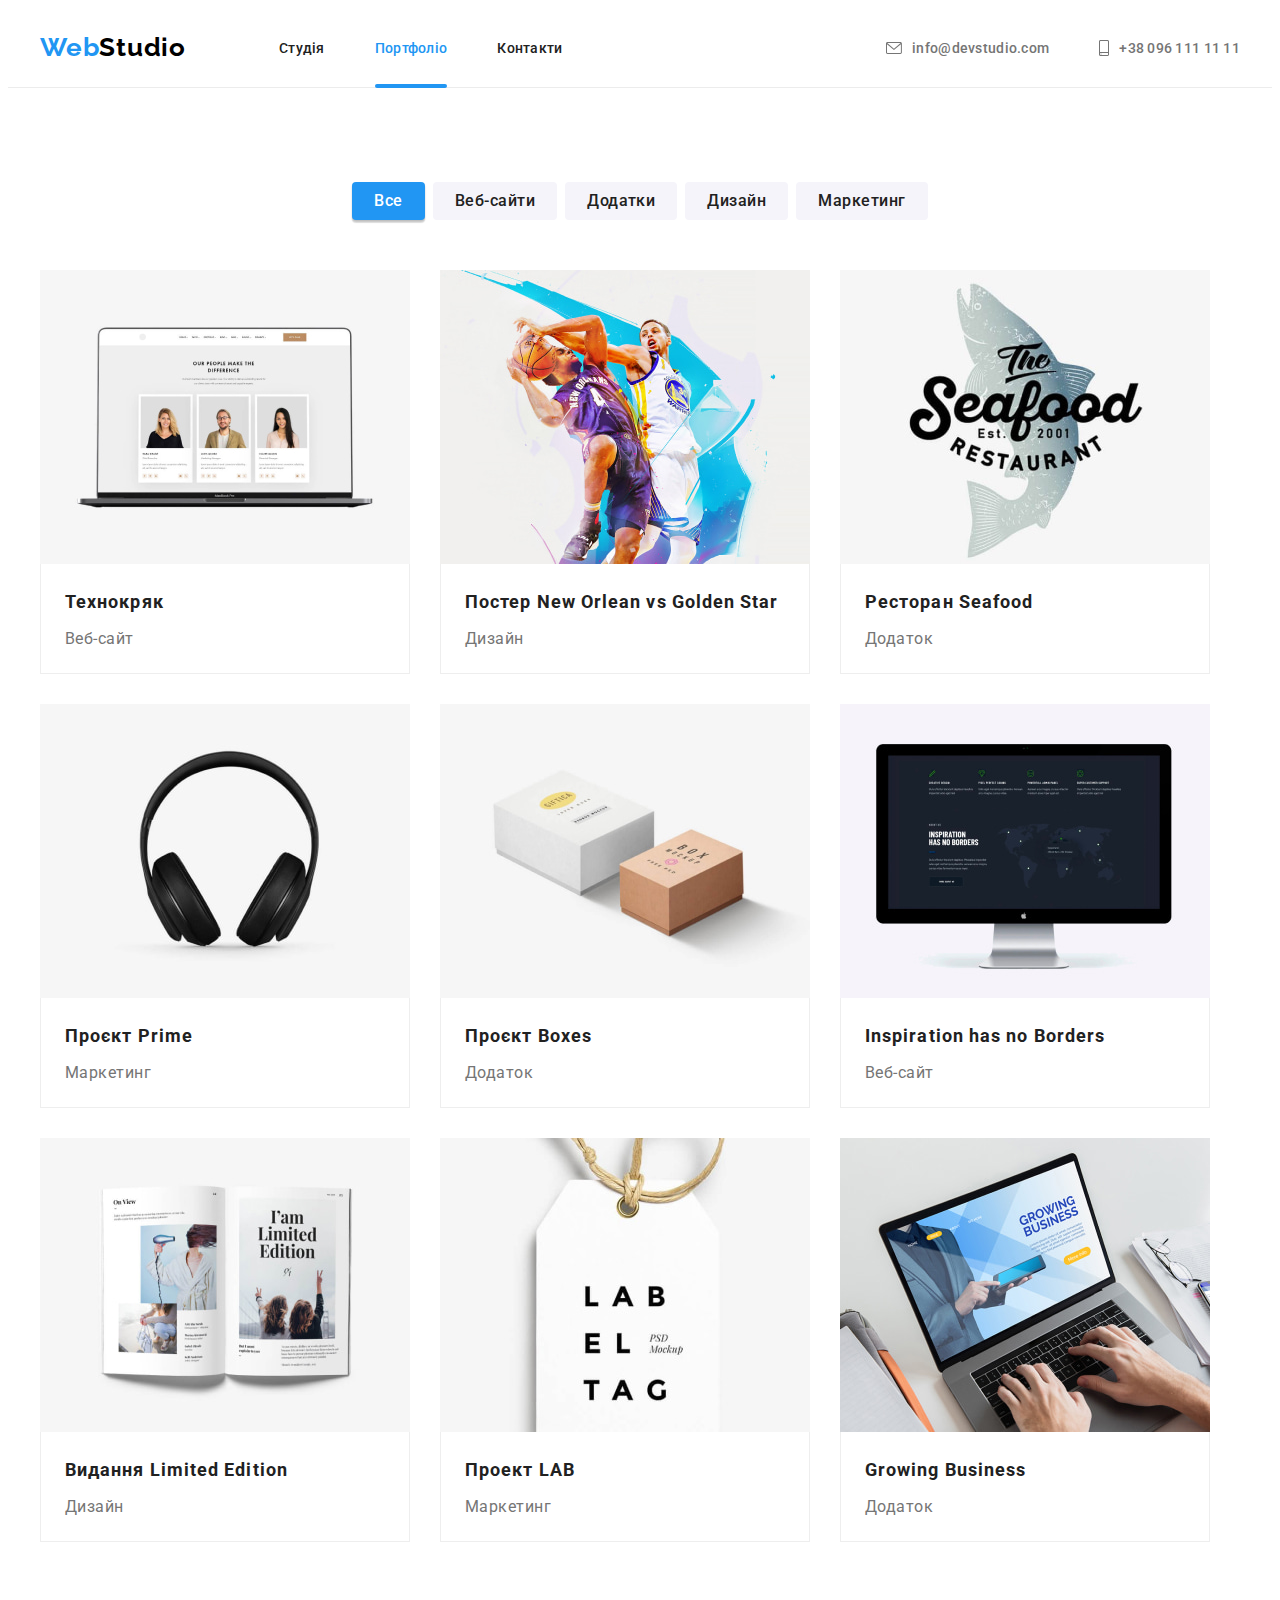
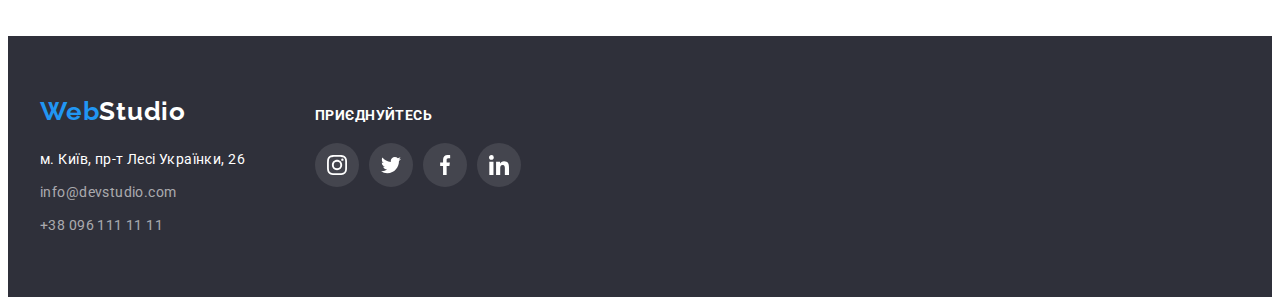
==== portfolio.html @ 4dd25ac0 "Initial commit" ====
<!DOCTYPE html>
<html lang="ru">
  <head>
    <meta charset="UTF-8" />
    <meta http-equiv="X-UA-Compatible" content="IE=edge" />
    <meta name="viewport" content="width=device-width, initial-scale=1.0" />
    <title>Портфолио</title>
    <link rel="preconnect" href="https://fonts.googleapis.com" />
    <link rel="preconnect" href="https://fonts.gstatic.com" crossorigin />
    <link
      href="https://fonts.googleapis.com/css2?family=Raleway:wght@700&family=Roboto:wght@400;500;700;900&display=swap"
      rel="stylesheet"
    />
    <link
      rel="stylesheet"
      href="https://cdnjs.cloudflare.com/ajax/libs/modern-normalize/1.1.0/modern-normalize.min.css"
      integrity="sha512-wpPYUAdjBVSE4KJnH1VR1HeZfpl1ub8YT/NKx4PuQ5NmX2tKuGu6U/JRp5y+Y8XG2tV+wKQpNHVUX03MfMFn9Q=="
      crossorigin="anonymous"
      referrerpolicy="no-referrer"
    />
    <link rel="stylesheet" href="./css/styles.css" />
  </head>
  <body>
    <header class="header">
      <div class="container header-container">
        <nav class="header-nav">
          <a class="header-logo link" href="./index.html"
            ><span class="accent-logo">Web</span>Studio</a
          >
          <ul class="nav-list list">
            <li class="nav-item">
              <a class="nav-link link" href="./index.html">Студія</a>
            </li>
            <li class="nav-item">
              <a class="nav-link link nav-link-current" href="./portfolio.html">Портфоліо</a>
            </li>
            <li class="nav-item"><a class="nav-link link" href="">Контакти</a></li>
          </ul>
        </nav>
        <ul class="contacts-list list">
          <li class="contacts-item">
            <a class="contacts-link link" href="mailto:info@devstudio.com">
              <svg width="16" height="12" class="contacts-logo">
                <use href="./images/icons.svg#mail"></use>
              </svg>
              <span class="contacts-link-desc">info@devstudio.com</span></a
            >
          </li>
          <li class="contacts-item">
            <a class="contacts-link link" href="tel:+380961111111">
              <svg width="10" height="16" class="contacts-logo">
                <use href="./images/icons.svg#phone"></use>
              </svg>
              <span class="contacts-link-desc">+38 096 111 11 11</span></a
            >
          </li>
        </ul>
      </div>
    </header>

    <main>
      <section class="portfolio section">
        <div class="container">
          <h1 class="portfolio-title visually-hidden">Фільтр</h1>
          <ul class="filters-list list">
            <li class="filters-item">
              <button class="filter-btn btn btn-current" type="button">Все</button>
            </li>
            <li class="filters-item">
              <button class="filter-btn btn" type="button">Веб-сайти</button>
            </li>
            <li class="filters-item">
              <button class="filter-btn btn" type="button">Додатки</button>
            </li>
            <li class="filters-item">
              <button class="filter-btn btn" type="button">Дизайн</button>
            </li>
            <li class="filters-item">
              <button class="filter-btn btn" type="button">Маркетинг</button>
            </li>
          </ul>
          <ul class="projects-list card-set list">
            <li class="projects-item card-set-item">
              <div class="project-img-wrap">
                <img
                  class="project-img"
                  src="./images/portfolio/project-1.jpg"
                  alt="ноутбук з відкритим сайтом на ньому"
                  width="370"
                  height="294"
                />
                <div class="project-overlay">
                  <p class="project-overlay-desc">
                    Ресурс пропонує комплексні пропозиції з різним рівнем функціоналу та сервісів.
                    Все це дозволить відвідувачу отримати вичерпні відомості про компанію чи
                    приватну особу.
                  </p>
                </div>
              </div>
              <div class="project-wrap">
                <h2 class="project-title">Технокряк</h2>
                <p class="project-desc">Веб-сайт</p>
              </div>
            </li>
            <li class="projects-item card-set-item">
              <div class="project-img-wrap">
                <img
                  class="project-img"
                  src="./images/portfolio/project-2.jpg"
                  alt="два баскетболіста, один гравець робить замах щоб кинути м’яч, інший намагається заблокувати кидок"
                  width="370"
                  height="294"
                />
                <div class="project-overlay">
                  <p class="project-overlay-desc">
                    Ресурс пропонує комплексні пропозиції з різним рівнем функціоналу та сервісів.
                    Все це дозволить відвідувачу отримати вичерпні відомості про компанію чи
                    приватну особу.
                  </p>
                </div>
              </div>
              <div class="project-wrap">
                <h2 class="project-title">Постер New Orlean vs Golden Star</h2>
                <p class="project-desc">Дизайн</p>
              </div>
            </li>
            <li class="projects-item card-set-item">
              <div class="project-img-wrap">
                <img
                  class="project-img"
                  src="./images/portfolio/project-3.jpg"
                  alt="название ресторана зображена на фоні риби - логотипу ресторану"
                  width="370"
                  height="294"
                />
                <div class="project-overlay">
                  <p class="project-overlay-desc">
                    Ресурс пропонує комплексні пропозиції з різним рівнем функціоналу та сервісів.
                    Все це дозволить відвідувачу отримати вичерпні відомості про компанію чи
                    приватну особу.
                  </p>
                </div>
              </div>
              <div class="project-wrap">
                <h2 class="project-title">Ресторан Seafood</h2>
                <p class="project-desc">Додаток</p>
              </div>
            </li>
            <li class="projects-item card-set-item">
              <div class="project-img-wrap">
                <img
                  class="project-img"
                  src="./images/portfolio/project-4.jpg"
                  alt="чорні накладні навушники"
                  width="370"
                  height="294"
                />
                <div class="project-overlay">
                  <p class="project-overlay-desc">
                    Ресурс пропонує комплексні пропозиції з різним рівнем функціоналу та сервісів.
                    Все це дозволить відвідувачу отримати вичерпні відомості про компанію чи
                    приватну особу.
                  </p>
                </div>
              </div>
              <div class="project-wrap">
                <h2 class="project-title">Проєкт Prime</h2>
                <p class="project-desc">Маркетинг</p>
              </div>
            </li>
            <li class="projects-item card-set-item">
              <div class="project-img-wrap">
                <img
                  class="project-img"
                  src="./images/portfolio/project-5.jpg"
                  alt="дві коробки"
                  width="370"
                  height="294"
                />
                <div class="project-overlay">
                  <p class="project-overlay-desc">
                    Ресурс пропонує комплексні пропозиції з різним рівнем функціоналу та сервісів.
                    Все це дозволить відвідувачу отримати вичерпні відомості про компанію чи
                    приватну особу.
                  </p>
                </div>
              </div>
              <div class="project-wrap">
                <h2 class="project-title">Проєкт Boxes</h2>
                <p class="project-desc">Додаток</p>
              </div>
            </li>
            <li class="projects-item card-set-item">
              <div class="project-img-wrap">
                <img
                  class="project-img"
                  src="./images/portfolio/project-6.jpg"
                  alt="монітор комп’ютера на якому відкрита сторінка веб сайту"
                  width="370"
                  height="294"
                />
                <div class="project-overlay">
                  <p class="project-overlay-desc">
                    Ресурс пропонує комплексні пропозиції з різним рівнем функціоналу та сервісів.
                    Все це дозволить відвідувачу отримати вичерпні відомості про компанію чи
                    приватну особу.
                  </p>
                </div>
              </div>
              <div class="project-wrap">
                <h2 class="project-title">Inspiration has no Borders</h2>
                <p class="project-desc">Веб-сайт</p>
              </div>
            </li>
            <li class="projects-item card-set-item">
              <div class="project-img-wrap">
                <img
                  class="project-img"
                  src="./images/portfolio/project-7.jpg"
                  alt="відкрита книга"
                  width="370"
                  height="294"
                />
                <div class="project-overlay">
                  <p class="project-overlay-desc">
                    Ресурс пропонує комплексні пропозиції з різним рівнем функціоналу та сервісів.
                    Все це дозволить відвідувачу отримати вичерпні відомості про компанію чи
                    приватну особу.
                  </p>
                </div>
              </div>
              <div class="project-wrap">
                <h2 class="project-title">Видання Limited Edition</h2>
                <p class="project-desc">Дизайн</p>
              </div>
            </li>
            <li class="projects-item card-set-item">
              <div class="project-img-wrap">
                <img
                  class="project-img"
                  src="./images/portfolio/project-8.jpg"
                  alt="назва компанії на бірці"
                  width="370"
                  height="294"
                />
                <div class="project-overlay">
                  <p class="project-overlay-desc">
                    Ресурс пропонує комплексні пропозиції з різним рівнем функціоналу та сервісів.
                    Все це дозволить відвідувачу отримати вичерпні відомості про компанію чи
                    приватну особу.
                  </p>
                </div>
              </div>
              <div class="project-wrap">
                <h2 class="project-title">Проект LAB</h2>
                <p class="project-desc">Маркетинг</p>
              </div>
            </li>
            <li class="projects-item card-set-item">
              <div class="project-img-wrap">
                <img
                  class="project-img"
                  src="./images/portfolio/project-9.jpg"
                  alt="дві руки лежать на клавіатурі ноутбука на якому відкритий додаток"
                  width="370"
                  height="294"
                />
                <div class="project-overlay">
                  <p class="project-overlay-desc">
                    Ресурс пропонує комплексні пропозиції з різним рівнем функціоналу та сервісів.
                    Все це дозволить відвідувачу отримати вичерпні відомості про компанію чи
                    приватну особу.
                  </p>
                </div>
              </div>
              <div class="project-wrap">
                <h2 class="project-title">Growing Business</h2>
                <p class="project-desc">Додаток</p>
              </div>
            </li>
          </ul>
        </div>
      </section>
    </main>

    <footer class="footer-section">
      <div class="container footer-container">
        <div class="footer-nav">
          <a class="footer-logo link" href="./index.html"
            ><span class="accent-logo">Web</span>Studio</a
          >
          <address class="address">
            <ul class="address-list list">
              <li class="address-item">
                <p class="address-desc">м. Київ, пр-т Лесі Українки, 26</p>
              </li>
              <li class="address-item">
                <a class="address-link link" href="mailto:info@devstudio.com">info@devstudio.com</a>
              </li>
              <li class="address-item">
                <a class="address-link link" href="tel:+380961111111">+38 096 111 11 11</a>
              </li>
            </ul>
          </address>
        </div>
        <div class="footer-socials">
          <p class="socials-title">приєднуйтесь</p>
          <ul class="list socials-list">
            <li class="socials-item">
              <a
                href="https://instagram.com/"
                class="link socials-link footer-socials-link"
                rel="noreferrer noopener"
                target="_blank"
                aria-label="instagram"
              >
                <svg width="20" height="20" class="socials-icon">
                  <use href="./images/icons.svg#instagram"></use>
                </svg>
              </a>
            </li>
            <li class="socials-item">
              <a
                href="https://twitter.com/"
                class="link socials-link footer-socials-link"
                rel="noreferrer noopener"
                target="_blank"
                aria-label="twitter"
              >
                <svg width="20" height="20" class="socials-icon">
                  <use href="./images/icons.svg#twitter"></use>
                </svg>
              </a>
            </li>
            <li class="socials-item">
              <a
                href="https://facebook.com/"
                class="link socials-link footer-socials-link"
                rel="noreferrer noopener"
                target="_blank"
                aria-label="facebook"
              >
                <svg width="20" height="20" class="socials-icon">
                  <use href="./images/icons.svg#facebook"></use>
                </svg>
              </a>
            </li>
            <li class="socials-item">
              <a
                href="https://www.linkedin.com/"
                class="link socials-link footer-socials-link"
                rel="noreferrer noopener"
                target="_blank"
                aria-label="linkedin"
              >
                <svg width="20" height="20" class="socials-icon">
                  <use href="./images/icons.svg#linkedin"></use>
                </svg>
              </a>
            </li>
          </ul>
        </div>
      </div>
    </footer>
  </body>
</html>
---- css/styles.css ----
:root   {
    /* fonts */
    --main-font: Roboto, sans-serif;
    --secondary-font: Raleway, sans-serif;

    /* text colors */
    --main-txt-cl: #212121;
    --secondary-txt-cl:#757575;
    --accent-txt-cl: #2196F3;
    --accent-btn-cl: #188CE8;
    --white-cl: #ffffff;
    --black-cl:#000000;

    /* bg colors */
    --dark-bg-cl: #2F303A;
    --light-bg-cl: #F5F4FA;

    /* icons color */
    --main-icons-color: #AFB1B8;

    /* others */
    --indent: 30px;
    --items: 3;
    --anim-main: 250ms cubic-bezier(0.4, 0, 0.2, 1);
} 

body    {
    font-family: var(--main-font);
    color: var(--main-txt-cl);
}

.no-scroll  {
    overflow: hidden;
}

/* reset styles */

h1,h2,h3,h4,h5,h6,p {
    margin: 0;
}

img {
    display: block;
}

.link   {
    text-decoration: none;
    color: currentColor;
}

.list   {
    list-style: none;
    padding: 0;
    margin: 0;
}

.address    {
    font-style:normal;
}

/* Card set */

.card-set   {
    display: flex;
    flex-wrap: wrap;
    gap: var(--indent);
}

.card-set-item  {
    flex-basis: calc((100% - var(--indent) * (var(--items)-1)) / var(--items));
}

/* base style */

.btn    {
    display: block;
    font-family: inherit;
    color: inherit;
    border: transparent;
    background-color: var(--light-bg-cl);
    cursor: pointer; 

    border-radius: 4px;

    transition: background-color var(--anim-main), 
    color var(--anim-main),
    box-shadow var(--anim-main);
}

.container  {
    width: 1200px;
    padding-left: 15px;
    padding-right: 15px;
    margin-left: auto;
    margin-right: auto;

    /* outline: 2px solid red;
    outline-offset: -2px; */
}

.section    {
    padding-top: 94px;
    padding-bottom: 94px;
}

.section-title {
    margin-bottom: 50px;
    font-weight: 700;
    font-size: 36px;
    line-height: calc(42 / 36);
    text-align: center;
    letter-spacing: 0.03em;
}

/* hidden */
.visually-hidden {
    position: absolute;
    white-space: nowrap;
    width: 1px;
    height: 1px;
    overflow: hidden;
    border: 0;
    padding: 0;
    clip: rect(0 0 0 0);
    clip-path: inset(50%);
    margin: -1px;
}


/* Header section*/

.header    {
    border-bottom: 1px solid #ECECEC;
}

.header-container   {
    display: flex;
}

.header-nav {
    display: flex;
    margin-right: auto;
    align-items: center;
}

.header-logo,
.footer-logo    {
    font-family: var(--secondary-font);
    font-weight: 700;
    font-size: 26px;
    line-height: calc(31 / 26);
    letter-spacing: 0.03em;
    color: var(--black-cl);
}

.header-logo    {
    margin-right: 93px;
    padding-top: 24px;
    padding-bottom: 24px;
}

.accent-logo    {
    color: var(--accent-txt-cl);
}

.nav-list,
.contacts-list   {
    display: flex;
    gap: 50px;
}

.nav-link,
.contacts-link    {
    display: block;
    padding-top: 32px;
    padding-bottom: 31px;
    font-weight: 500;
    font-size: 14px;
    line-height: calc(16 / 14);
    letter-spacing: 0.02em;

    transition: color var(--anim-main);
}

.nav-link-current   {
    position: relative;
    color: var(--accent-txt-cl);
}

.nav-link-current::after    {
    position: absolute;
    bottom: -1px;
    display: block;
    content:'';
    width: 100%;
    height: 4px;
    background-color: var(--accent-txt-cl);
    border-radius: 2px;
}


.contacts-link{
    display: flex;
    align-items: center;
    gap: 10px;
    color:var(--secondary-txt-cl);
}

.contacts-logo  {
    fill: currentColor;
}

.nav-link:hover,
.nav-link:focus,
.contacts-link:hover,
.contacts-link:focus,
.address-link:hover,
.address-link:focus {
    color: var(--accent-txt-cl);
}

/* Hero section */

.hero   {
    padding-top: 200px;
    padding-bottom: 200px;
    margin-left: auto;
    margin-right: auto;
    max-width: 1600px;
    height: 600px;
    background-image: linear-gradient(to right, rgba(47, 48, 58, 0.4), rgba(47, 48, 58, 0.4)),
    url(../images/hero.jpg);
    background-repeat: no-repeat;
    background-position: center;
    background-color: #C4C4C4;
}

.hero-title {
    margin-left: auto;
    margin-right: auto;
    margin-bottom: 30px;
    width: 696px;
    font-weight: 900;
    font-size: 44px;
    line-height: calc(60 / 44);
    text-align: center;
    letter-spacing: 0.06em;
    text-transform: uppercase;
    color: var(--white-cl);
}

.hero-btn   {
    padding: 10px 32px;
    margin: 0 auto;
    font-weight: 700;
    font-size: 16px;
    line-height: calc(30 / 16);
    letter-spacing: 0.06em;
    background-color:var(--accent-txt-cl);
    color: var(--white-cl);

    box-shadow: 0px 4px 4px rgba(0, 0, 0, 0.15);
    border-radius: 4px;
}

.btn:hover,
.btn:focus  {
    background-color: var(--accent-btn-cl);
    color: var(--white-cl);
    box-shadow: 0px 4px 4px rgba(0, 0, 0, 0.15);
}

/* Feature section */

.features   {
    padding-bottom: 0;
}

.features-list  {
    display: flex;
    gap: var(--indent);
}

.features-wrap  {
    display: flex;
    align-items: center;
    justify-content: center;
    margin-bottom: 30px;
    width: 270px;
    height: 120px;
    background: var(--light-bg-cl);
    border-radius: 4px;
}
.feature-title  {
    margin-bottom: 10px;
    font-weight: 700;
    font-size: 14px;
    line-height: calc(16 / 14);
    letter-spacing: 0.03em;
    text-transform: uppercase;
}

.feature-desc   {
    width: 270px;
    font-size: 14px;
    line-height: calc(24 / 14);
    letter-spacing: 0.03em;
    color:var(--secondary-txt-cl);
}

/* Work section */

.work-item  {
    position: relative;
}

.work-overlay   {
    position: absolute;
    left: 0;
    bottom: 0;
    width: 100%;
    background-color: rgba(47, 48, 58, 0.8);
    padding: 27px 5px;
}

.work-desc  {
    font-weight: 700;
    font-size: 14px;
    line-height: calc(16 / 14);
    text-align: center;
    letter-spacing: 0.03em;
    text-transform: uppercase;
    color: var(--white-cl);
}


/* Team section */

.team   {
    background-color:var(--light-bg-cl);
}

.team-list  {
    --items: 4;
}

.team-item  {
    background-color:var(--white-cl);
    border-radius: 0px 0px 4px 4px;
    box-shadow: 0px 1px 3px rgba(0, 0, 0, 0.12), 0px 1px 1px rgba(0, 0, 0, 0.14), 0px 2px 1px rgba(0, 0, 0, 0.2);
    
}

.team-wrap  {
    padding-top: 30px;
    padding-bottom: 30px;
    padding-left: 5px;
    padding-right: 5px;
}
.team-subtitle  {
    margin-bottom: 10px;

    font-weight: 500;
    font-size: 16px;
    line-height: calc(19 / 16);
    text-align: center;
    letter-spacing: 0.03em;
}

.team-desc  {
    margin-bottom: 16px;
    font-size: 16px;
    line-height: calc(19 / 16);
    text-align: center;
    letter-spacing: 0.03em;
    color:var(--secondary-txt-cl);
}

.socials-list   {
    display: flex;
    align-items: center;
    justify-content: center;
    gap: 10px;
}

.socials-link   {
    display: flex;
    align-items: center;
    justify-content: center;
    width: 44px;
    height: 44px;
    border-radius: 50%;
    fill:var(--main-icons-color);

    transition: background-color var(--anim-main), fill var(--anim-main);
}

/* .socials-link:hover,
.socials-link:focus {
    background-color:var(--accent-txt-cl);
    fill:var(--white-cl);
    
    animation: rotateSocIcon 3s infinite;
} */

.socials-item:hover .socials-link,
.socials-item:focus .socials-link{
    background-color: var(--accent-txt-cl);
    fill: var(--white-cl);

    animation: rotateSocIcon 3s infinite;
}

@keyframes  rotateSocIcon {
    0%  {
        transform: rotateY(0);
    }
    25% {
        transform: rotateY(90deg);
    }
    50%    {
        transform: rotateY(180deg);
    }
    75% {
        transform: rotateY(270deg);
    }
    100% {
        transform: rotateY(360deg);
    }
}

/* Clients section */

.clients-list   {
    --items: 6;
}

.clients-link   {
    display: flex;
    align-items: center;
    justify-content: center;
    width: 170px;
    height: 92px;
    border: 1px solid var(--main-icons-color);
    border-radius: 4px;
    fill: var(--main-icons-color);

    transition: border-color var(--anim-main), fill var(--anim-main);
}

.clients-link:hover,
.clients-link:focus {
    border-color: var(--accent-txt-cl);
    fill: var(--accent-txt-cl);
}

/* Portfolio section */

.filters-list   {
    display: flex;
    gap: 8px;
    justify-content: center;
    margin-bottom: 50px;

}

.filter-btn {
    padding: 6px 22px;
    font-weight: 500;
    font-size: 16px;
    line-height: calc(26 / 16);
    text-align: center;
    letter-spacing: 0.03em; 
}

.btn-current {
    background-color: var(--accent-txt-cl);
    color: var(--white-cl);
    box-shadow: 0px 3px 1px rgba(0, 0, 0, 0.1), 0px 1px 2px rgba(0, 0, 0, 0.08), 0px 2px 2px rgba(0, 0, 0, 0.12);
}

.projects-item  {
    cursor: pointer;
    transition: box-shadow var(--anim-main);
}

.projects-item:hover,
.projects-item:focus  {
    box-shadow: 0px 4px 4px rgba(0, 0, 0, 0.25);
}
.project-wrap   {
    padding: 20px 24px 19px;
    border: 1px solid #EEEEEE;
    border-top: none;
}
.project-title  {
    margin-bottom: 4px;
    font-weight: 700;
    font-size: 18px;
    line-height: calc(36 / 18);
    letter-spacing: 0.06em;
}

.project-desc   {
    font-size: 16px;
    line-height: calc(30 /16);
    letter-spacing: 0.03em;
    color:var(--secondary-txt-cl);
}

.project-img-wrap {
    position: relative;
    overflow: hidden;
}

.project-overlay    {
    position: absolute;
    top: 0;
    left: 0;
    width: 100%;
    height: 100%;

    background-color: rgba(33, 150, 243, 0.9);

    transform: translateY(100%);
    transition: transform var(--anim-main);
}

.projects-item:hover .project-overlay   {
    transform: translateY(0);
}

.project-overlay-desc   {
    padding: 63px 24px;
    font-size: 18px;
    line-height: calc(28 / 18);
    letter-spacing: 0.03em;
    color: var(--white-cl);
}

/* Footer section */

.footer-section {
    padding-top: 60px;
    padding-bottom: 60px;
    background-color: var(--dark-bg-cl);
}

.footer-container   {
    display: flex;
    align-items: baseline;
    gap: 70px;
}

.footer-logo {
    display: block;
    margin-bottom: 20px;
    color: var(--white-cl);
}

.address-list {
    display: flex;
    flex-direction: column;
    gap: 9px;
}

.address-desc {
    font-size: 14px;
    line-height: calc(24 / 14);
    letter-spacing: 0.03em;
    color: var(--white-cl);
}

.address-link {
    font-size: 14px;
    line-height: calc(24 / 14);
    letter-spacing: 0.03em;
    color: rgba(255, 255, 255, 0.6);

    transition: color var(--anim-main);
}

.socials-title  {
    margin-bottom: 20px;
    font-weight: 700;
    font-size: 14px;
    line-height: 16px;
    letter-spacing: 0.03em;
    text-transform: uppercase;
    color: var(--white-cl);
}

.footer-socials-link    {
    background: rgba(255, 255, 255, 0.1);
    fill: var(--white-cl);
}

/* Modal section */

.backdrop   {
    position: fixed;
    top: 0;
    left: 0;
    width: 100%;
    height: 100%;

    background-color: rgba(0, 0, 0, 0.2);

    transition: opacity 400ms, visibility 800ms;
}

.backdrop.is-hidden  {
    opacity: 0;
    visibility: hidden;
    pointer-events: none;
}



.modal  {
    position: absolute;
    top: 50%;
    left: 50%;
    transform: translate(-50%, -50%) scale(1);

    transition: transform 400ms;

    width: 528px;
    height: 581px;
    background-color: var(--white-cl);
    box-shadow: 0px 1px 3px rgba(0, 0, 0, 0.12), 0px 1px 1px rgba(0, 0, 0, 0.14), 0px 2px 1px rgba(0, 0, 0, 0.2);
    border-radius: 4px;
}

.backdrop.is-hidden .modal {
    transform: translate(-50%, -50%) scale(0.3);
}

.modal-btn  {
    position: absolute;
    top: 10px;
    right: 10px;

    display: flex;
    align-items: center;
    justify-content: center;

    padding: 5px;

    border: 1px solid rgba(0, 0, 0, 0.1);
    border-radius: 50%;
    background-color: transparent;
    cursor: pointer;
}
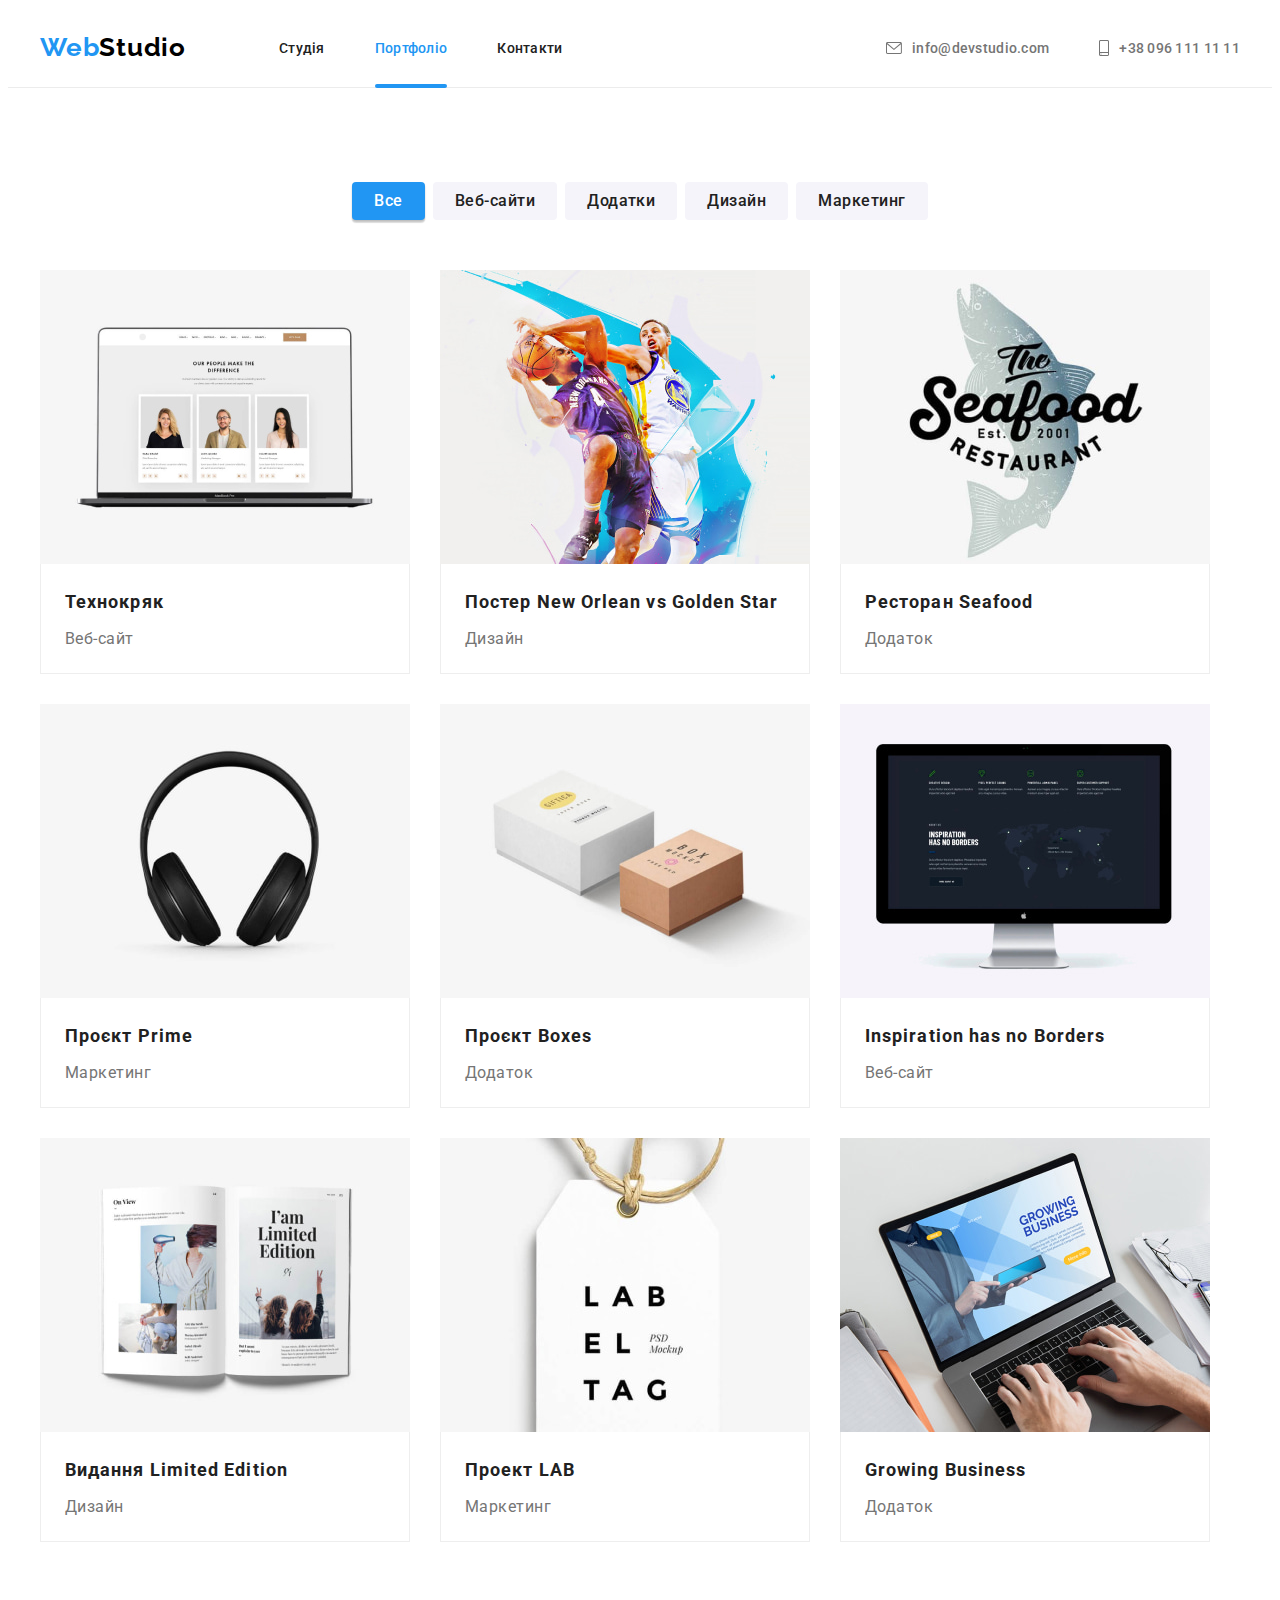
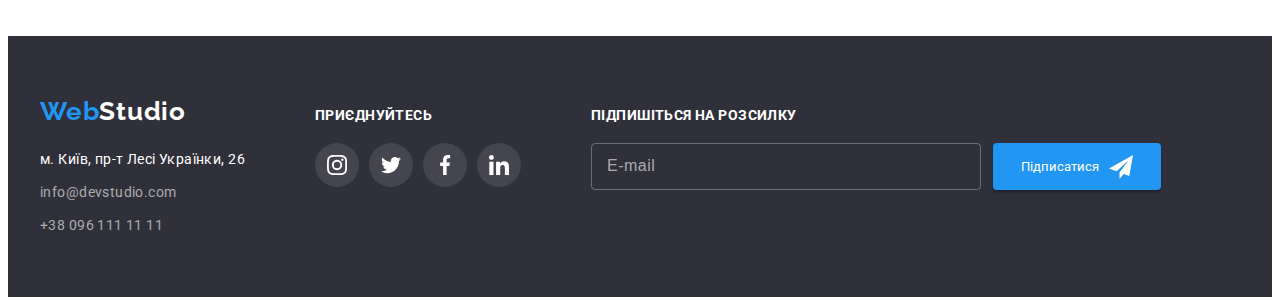
==== commit c79606e8: "done hw" ====
--- a/portfolio.html
+++ b/portfolio.html
@@ -360,6 +360,26 @@
             </li>
           </ul>
         </div>
+        <div class="footer-sub">
+          <strong class="sub-title">Підпишіться на розсилку</strong>
+          <form class="sub">
+            <label class="visually-hidden" for="sub-email">E-mail</label>
+            <input
+              class="sub-email"
+              type="email"
+              name="sub-email"
+              required
+              placeholder="E-mail"
+              id="sub-email"
+            />
+            <button class="sub-btn btn btn-current" type="submit">
+              Підписатися
+              <svg class="sub-icon" width="24" height="24">
+                <use href="./images/icons.svg#icon-send"></use>
+              </svg>
+            </button>
+          </form>
+        </div>
       </div>
     </footer>
   </body>
--- a/css/styles.css
+++ b/css/styles.css
@@ -1,213 +1,215 @@
-:root   {
-    /* fonts */
-    --main-font: Roboto, sans-serif;
-    --secondary-font: Raleway, sans-serif;
-
-    /* text colors */
-    --main-txt-cl: #212121;
-    --secondary-txt-cl:#757575;
-    --accent-txt-cl: #2196F3;
-    --accent-btn-cl: #188CE8;
-    --white-cl: #ffffff;
-    --black-cl:#000000;
-
-    /* bg colors */
-    --dark-bg-cl: #2F303A;
-    --light-bg-cl: #F5F4FA;
-
-    /* icons color */
-    --main-icons-color: #AFB1B8;
-
-    /* others */
-    --indent: 30px;
-    --items: 3;
-    --anim-main: 250ms cubic-bezier(0.4, 0, 0.2, 1);
-} 
-
-body    {
-    font-family: var(--main-font);
-    color: var(--main-txt-cl);
-}
-
-.no-scroll  {
-    overflow: hidden;
+:root {
+  /* fonts */
+  --main-font: Roboto, sans-serif;
+  --secondary-font: Raleway, sans-serif;
+
+  /* text colors */
+  --main-txt-cl: #212121;
+  --secondary-txt-cl: #757575;
+  --accent-txt-cl: #2196f3;
+  --accent-btn-cl: #188ce8;
+  --white-cl: #ffffff;
+  --black-cl: #000000;
+
+  /* bg colors */
+  --dark-bg-cl: #2f303a;
+  --light-bg-cl: #f5f4fa;
+
+  /* icons color */
+  --main-icons-color: #afb1b8;
+
+  /* others */
+  --indent: 30px;
+  --items: 3;
+  --anim-main: 250ms cubic-bezier(0.4, 0, 0.2, 1);
+}
+
+body {
+  font-family: var(--main-font);
+  color: var(--main-txt-cl);
+}
+
+.no-scroll {
+  overflow: hidden;
 }
 
 /* reset styles */
 
-h1,h2,h3,h4,h5,h6,p {
-    margin: 0;
+h1,
+h2,
+h3,
+h4,
+h5,
+h6,
+p {
+  margin: 0;
 }
 
 img {
-    display: block;
-}
-
-.link   {
-    text-decoration: none;
-    color: currentColor;
-}
-
-.list   {
-    list-style: none;
-    padding: 0;
-    margin: 0;
-}
-
-.address    {
-    font-style:normal;
+  display: block;
+}
+
+.link {
+  text-decoration: none;
+  color: currentColor;
+}
+
+.list {
+  list-style: none;
+  padding: 0;
+  margin: 0;
+}
+
+.address {
+  font-style: normal;
 }
 
 /* Card set */
 
-.card-set   {
-    display: flex;
-    flex-wrap: wrap;
-    gap: var(--indent);
-}
-
-.card-set-item  {
-    flex-basis: calc((100% - var(--indent) * (var(--items)-1)) / var(--items));
+.card-set {
+  display: flex;
+  flex-wrap: wrap;
+  gap: var(--indent);
+}
+
+.card-set-item {
+  flex-basis: calc((100% - var(--indent) * (var(--items)-1)) / var(--items));
 }
 
 /* base style */
 
-.btn    {
-    display: block;
-    font-family: inherit;
-    color: inherit;
-    border: transparent;
-    background-color: var(--light-bg-cl);
-    cursor: pointer; 
-
-    border-radius: 4px;
-
-    transition: background-color var(--anim-main), 
-    color var(--anim-main),
-    box-shadow var(--anim-main);
-}
-
-.container  {
-    width: 1200px;
-    padding-left: 15px;
-    padding-right: 15px;
-    margin-left: auto;
-    margin-right: auto;
-
-    /* outline: 2px solid red;
+.btn {
+  display: block;
+  font-family: inherit;
+  color: inherit;
+  border: transparent;
+  background-color: var(--light-bg-cl);
+  cursor: pointer;
+
+  border-radius: 4px;
+
+  transition: background-color var(--anim-main), color var(--anim-main), box-shadow var(--anim-main);
+}
+
+.container {
+  width: 1200px;
+  padding-left: 15px;
+  padding-right: 15px;
+  margin-left: auto;
+  margin-right: auto;
+
+  /* outline: 2px solid red;
     outline-offset: -2px; */
 }
 
-.section    {
-    padding-top: 94px;
-    padding-bottom: 94px;
+.section {
+  padding-top: 94px;
+  padding-bottom: 94px;
 }
 
 .section-title {
-    margin-bottom: 50px;
-    font-weight: 700;
-    font-size: 36px;
-    line-height: calc(42 / 36);
-    text-align: center;
-    letter-spacing: 0.03em;
+  margin-bottom: 50px;
+  font-weight: 700;
+  font-size: 36px;
+  line-height: calc(42 / 36);
+  text-align: center;
+  letter-spacing: 0.03em;
 }
 
 /* hidden */
 .visually-hidden {
-    position: absolute;
-    white-space: nowrap;
-    width: 1px;
-    height: 1px;
-    overflow: hidden;
-    border: 0;
-    padding: 0;
-    clip: rect(0 0 0 0);
-    clip-path: inset(50%);
-    margin: -1px;
-}
-
+  position: absolute;
+  white-space: nowrap;
+  width: 1px;
+  height: 1px;
+  overflow: hidden;
+  border: 0;
+  padding: 0;
+  clip: rect(0 0 0 0);
+  clip-path: inset(50%);
+  margin: -1px;
+}
 
 /* Header section*/
 
-.header    {
-    border-bottom: 1px solid #ECECEC;
-}
-
-.header-container   {
-    display: flex;
+.header {
+  border-bottom: 1px solid #ececec;
+}
+
+.header-container {
+  display: flex;
 }
 
 .header-nav {
-    display: flex;
-    margin-right: auto;
-    align-items: center;
+  display: flex;
+  margin-right: auto;
+  align-items: center;
 }
 
 .header-logo,
-.footer-logo    {
-    font-family: var(--secondary-font);
-    font-weight: 700;
-    font-size: 26px;
-    line-height: calc(31 / 26);
-    letter-spacing: 0.03em;
-    color: var(--black-cl);
-}
-
-.header-logo    {
-    margin-right: 93px;
-    padding-top: 24px;
-    padding-bottom: 24px;
-}
-
-.accent-logo    {
-    color: var(--accent-txt-cl);
+.footer-logo {
+  font-family: var(--secondary-font);
+  font-weight: 700;
+  font-size: 26px;
+  line-height: calc(31 / 26);
+  letter-spacing: 0.03em;
+  color: var(--black-cl);
+}
+
+.header-logo {
+  margin-right: 93px;
+  padding-top: 24px;
+  padding-bottom: 24px;
+}
+
+.accent-logo {
+  color: var(--accent-txt-cl);
 }
 
 .nav-list,
-.contacts-list   {
-    display: flex;
-    gap: 50px;
+.contacts-list {
+  display: flex;
+  gap: 50px;
 }
 
 .nav-link,
-.contacts-link    {
-    display: block;
-    padding-top: 32px;
-    padding-bottom: 31px;
-    font-weight: 500;
-    font-size: 14px;
-    line-height: calc(16 / 14);
-    letter-spacing: 0.02em;
-
-    transition: color var(--anim-main);
-}
-
-.nav-link-current   {
-    position: relative;
-    color: var(--accent-txt-cl);
-}
-
-.nav-link-current::after    {
-    position: absolute;
-    bottom: -1px;
-    display: block;
-    content:'';
-    width: 100%;
-    height: 4px;
-    background-color: var(--accent-txt-cl);
-    border-radius: 2px;
-}
-
-
-.contacts-link{
-    display: flex;
-    align-items: center;
-    gap: 10px;
-    color:var(--secondary-txt-cl);
-}
-
-.contacts-logo  {
-    fill: currentColor;
+.contacts-link {
+  display: block;
+  padding-top: 32px;
+  padding-bottom: 31px;
+  font-weight: 500;
+  font-size: 14px;
+  line-height: calc(16 / 14);
+  letter-spacing: 0.02em;
+
+  transition: color var(--anim-main);
+}
+
+.nav-link-current {
+  position: relative;
+  color: var(--accent-txt-cl);
+}
+
+.nav-link-current::after {
+  position: absolute;
+  bottom: -1px;
+  display: block;
+  content: '';
+  width: 100%;
+  height: 4px;
+  background-color: var(--accent-txt-cl);
+  border-radius: 2px;
+}
+
+.contacts-link {
+  display: flex;
+  align-items: center;
+  gap: 10px;
+  color: var(--secondary-txt-cl);
+}
+
+.contacts-logo {
+  fill: currentColor;
 }
 
 .nav-link:hover,
@@ -216,183 +218,182 @@
 .contacts-link:focus,
 .address-link:hover,
 .address-link:focus {
-    color: var(--accent-txt-cl);
+  color: var(--accent-txt-cl);
 }
 
 /* Hero section */
 
-.hero   {
-    padding-top: 200px;
-    padding-bottom: 200px;
-    margin-left: auto;
-    margin-right: auto;
-    max-width: 1600px;
-    height: 600px;
-    background-image: linear-gradient(to right, rgba(47, 48, 58, 0.4), rgba(47, 48, 58, 0.4)),
+.hero {
+  padding-top: 200px;
+  padding-bottom: 200px;
+  margin-left: auto;
+  margin-right: auto;
+  max-width: 1600px;
+  height: 600px;
+  background-image: linear-gradient(to right, rgba(47, 48, 58, 0.4), rgba(47, 48, 58, 0.4)),
     url(../images/hero.jpg);
-    background-repeat: no-repeat;
-    background-position: center;
-    background-color: #C4C4C4;
+  background-repeat: no-repeat;
+  background-position: center;
+  background-color: #c4c4c4;
 }
 
 .hero-title {
-    margin-left: auto;
-    margin-right: auto;
-    margin-bottom: 30px;
-    width: 696px;
-    font-weight: 900;
-    font-size: 44px;
-    line-height: calc(60 / 44);
-    text-align: center;
-    letter-spacing: 0.06em;
-    text-transform: uppercase;
-    color: var(--white-cl);
-}
-
-.hero-btn   {
-    padding: 10px 32px;
-    margin: 0 auto;
-    font-weight: 700;
-    font-size: 16px;
-    line-height: calc(30 / 16);
-    letter-spacing: 0.06em;
-    background-color:var(--accent-txt-cl);
-    color: var(--white-cl);
-
-    box-shadow: 0px 4px 4px rgba(0, 0, 0, 0.15);
-    border-radius: 4px;
+  margin-left: auto;
+  margin-right: auto;
+  margin-bottom: 30px;
+  width: 696px;
+  font-weight: 900;
+  font-size: 44px;
+  line-height: calc(60 / 44);
+  text-align: center;
+  letter-spacing: 0.06em;
+  text-transform: uppercase;
+  color: var(--white-cl);
+}
+
+.hero-btn {
+  padding: 10px 32px;
+  margin: 0 auto;
+  font-weight: 700;
+  font-size: 16px;
+  line-height: calc(30 / 16);
+  letter-spacing: 0.06em;
+  background-color: var(--accent-txt-cl);
+  color: var(--white-cl);
+
+  box-shadow: 0px 4px 4px rgba(0, 0, 0, 0.15);
+  border-radius: 4px;
 }
 
 .btn:hover,
-.btn:focus  {
-    background-color: var(--accent-btn-cl);
-    color: var(--white-cl);
-    box-shadow: 0px 4px 4px rgba(0, 0, 0, 0.15);
+.btn:focus {
+  background-color: var(--accent-btn-cl);
+  color: var(--white-cl);
+  box-shadow: 0px 4px 4px rgba(0, 0, 0, 0.15);
 }
 
 /* Feature section */
 
-.features   {
-    padding-bottom: 0;
-}
-
-.features-list  {
-    display: flex;
-    gap: var(--indent);
-}
-
-.features-wrap  {
-    display: flex;
-    align-items: center;
-    justify-content: center;
-    margin-bottom: 30px;
-    width: 270px;
-    height: 120px;
-    background: var(--light-bg-cl);
-    border-radius: 4px;
-}
-.feature-title  {
-    margin-bottom: 10px;
-    font-weight: 700;
-    font-size: 14px;
-    line-height: calc(16 / 14);
-    letter-spacing: 0.03em;
-    text-transform: uppercase;
-}
-
-.feature-desc   {
-    width: 270px;
-    font-size: 14px;
-    line-height: calc(24 / 14);
-    letter-spacing: 0.03em;
-    color:var(--secondary-txt-cl);
+.features {
+  padding-bottom: 0;
+}
+
+.features-list {
+  display: flex;
+  gap: var(--indent);
+}
+
+.features-wrap {
+  display: flex;
+  align-items: center;
+  justify-content: center;
+  margin-bottom: 30px;
+  width: 270px;
+  height: 120px;
+  background: var(--light-bg-cl);
+  border-radius: 4px;
+}
+.feature-title {
+  margin-bottom: 10px;
+  font-weight: 700;
+  font-size: 14px;
+  line-height: calc(16 / 14);
+  letter-spacing: 0.03em;
+  text-transform: uppercase;
+}
+
+.feature-desc {
+  width: 270px;
+  font-size: 14px;
+  line-height: calc(24 / 14);
+  letter-spacing: 0.03em;
+  color: var(--secondary-txt-cl);
 }
 
 /* Work section */
 
-.work-item  {
-    position: relative;
-}
-
-.work-overlay   {
-    position: absolute;
-    left: 0;
-    bottom: 0;
-    width: 100%;
-    background-color: rgba(47, 48, 58, 0.8);
-    padding: 27px 5px;
-}
-
-.work-desc  {
-    font-weight: 700;
-    font-size: 14px;
-    line-height: calc(16 / 14);
-    text-align: center;
-    letter-spacing: 0.03em;
-    text-transform: uppercase;
-    color: var(--white-cl);
-}
-
+.work-item {
+  position: relative;
+}
+
+.work-overlay {
+  position: absolute;
+  left: 0;
+  bottom: 0;
+  width: 100%;
+  background-color: rgba(47, 48, 58, 0.8);
+  padding: 27px 5px;
+}
+
+.work-desc {
+  font-weight: 700;
+  font-size: 14px;
+  line-height: calc(16 / 14);
+  text-align: center;
+  letter-spacing: 0.03em;
+  text-transform: uppercase;
+  color: var(--white-cl);
+}
 
 /* Team section */
 
-.team   {
-    background-color:var(--light-bg-cl);
-}
-
-.team-list  {
-    --items: 4;
-}
-
-.team-item  {
-    background-color:var(--white-cl);
-    border-radius: 0px 0px 4px 4px;
-    box-shadow: 0px 1px 3px rgba(0, 0, 0, 0.12), 0px 1px 1px rgba(0, 0, 0, 0.14), 0px 2px 1px rgba(0, 0, 0, 0.2);
-    
-}
-
-.team-wrap  {
-    padding-top: 30px;
-    padding-bottom: 30px;
-    padding-left: 5px;
-    padding-right: 5px;
-}
-.team-subtitle  {
-    margin-bottom: 10px;
-
-    font-weight: 500;
-    font-size: 16px;
-    line-height: calc(19 / 16);
-    text-align: center;
-    letter-spacing: 0.03em;
-}
-
-.team-desc  {
-    margin-bottom: 16px;
-    font-size: 16px;
-    line-height: calc(19 / 16);
-    text-align: center;
-    letter-spacing: 0.03em;
-    color:var(--secondary-txt-cl);
-}
-
-.socials-list   {
-    display: flex;
-    align-items: center;
-    justify-content: center;
-    gap: 10px;
-}
-
-.socials-link   {
-    display: flex;
-    align-items: center;
-    justify-content: center;
-    width: 44px;
-    height: 44px;
-    border-radius: 50%;
-    fill:var(--main-icons-color);
-
-    transition: background-color var(--anim-main), fill var(--anim-main);
+.team {
+  background-color: var(--light-bg-cl);
+}
+
+.team-list {
+  --items: 4;
+}
+
+.team-item {
+  background-color: var(--white-cl);
+  border-radius: 0px 0px 4px 4px;
+  box-shadow: 0px 1px 3px rgba(0, 0, 0, 0.12), 0px 1px 1px rgba(0, 0, 0, 0.14),
+    0px 2px 1px rgba(0, 0, 0, 0.2);
+}
+
+.team-wrap {
+  padding-top: 30px;
+  padding-bottom: 30px;
+  padding-left: 5px;
+  padding-right: 5px;
+}
+.team-subtitle {
+  margin-bottom: 10px;
+
+  font-weight: 500;
+  font-size: 16px;
+  line-height: calc(19 / 16);
+  text-align: center;
+  letter-spacing: 0.03em;
+}
+
+.team-desc {
+  margin-bottom: 16px;
+  font-size: 16px;
+  line-height: calc(19 / 16);
+  text-align: center;
+  letter-spacing: 0.03em;
+  color: var(--secondary-txt-cl);
+}
+
+.socials-list {
+  display: flex;
+  align-items: center;
+  justify-content: center;
+  gap: 10px;
+}
+
+.socials-link {
+  display: flex;
+  align-items: center;
+  justify-content: center;
+  width: 44px;
+  height: 44px;
+  border-radius: 50%;
+  fill: var(--main-icons-color);
+
+  transition: background-color var(--anim-main), fill var(--anim-main);
 }
 
 /* .socials-link:hover,
@@ -404,251 +405,433 @@
 } */
 
 .socials-item:hover .socials-link,
-.socials-item:focus .socials-link{
-    background-color: var(--accent-txt-cl);
-    fill: var(--white-cl);
-
-    animation: rotateSocIcon 3s infinite;
-}
-
-@keyframes  rotateSocIcon {
-    0%  {
-        transform: rotateY(0);
-    }
-    25% {
-        transform: rotateY(90deg);
-    }
-    50%    {
-        transform: rotateY(180deg);
-    }
-    75% {
-        transform: rotateY(270deg);
-    }
-    100% {
-        transform: rotateY(360deg);
-    }
+.socials-link:focus {
+  background-color: var(--accent-txt-cl);
+  fill: var(--white-cl);
+
+  animation: rotateSocIcon 3s infinite;
+}
+
+@keyframes rotateSocIcon {
+  0% {
+    transform: rotateY(0);
+  }
+  25% {
+    transform: rotateY(90deg);
+  }
+  50% {
+    transform: rotateY(180deg);
+  }
+  75% {
+    transform: rotateY(270deg);
+  }
+  100% {
+    transform: rotateY(360deg);
+  }
 }
 
 /* Clients section */
 
-.clients-list   {
-    --items: 6;
-}
-
-.clients-link   {
-    display: flex;
-    align-items: center;
-    justify-content: center;
-    width: 170px;
-    height: 92px;
-    border: 1px solid var(--main-icons-color);
-    border-radius: 4px;
-    fill: var(--main-icons-color);
-
-    transition: border-color var(--anim-main), fill var(--anim-main);
+.clients-list {
+  --items: 6;
+}
+
+.clients-link {
+  display: flex;
+  align-items: center;
+  justify-content: center;
+  width: 170px;
+  height: 92px;
+  border: 1px solid var(--main-icons-color);
+  border-radius: 4px;
+  fill: var(--main-icons-color);
+
+  transition: border-color var(--anim-main), fill var(--anim-main);
 }
 
 .clients-link:hover,
 .clients-link:focus {
-    border-color: var(--accent-txt-cl);
-    fill: var(--accent-txt-cl);
+  border-color: var(--accent-txt-cl);
+  fill: var(--accent-txt-cl);
 }
 
 /* Portfolio section */
 
-.filters-list   {
-    display: flex;
-    gap: 8px;
-    justify-content: center;
-    margin-bottom: 50px;
-
+.filters-list {
+  display: flex;
+  gap: 8px;
+  justify-content: center;
+  margin-bottom: 50px;
 }
 
 .filter-btn {
-    padding: 6px 22px;
-    font-weight: 500;
-    font-size: 16px;
-    line-height: calc(26 / 16);
-    text-align: center;
-    letter-spacing: 0.03em; 
+  padding: 6px 22px;
+  font-weight: 500;
+  font-size: 16px;
+  line-height: calc(26 / 16);
+  text-align: center;
+  letter-spacing: 0.03em;
 }
 
 .btn-current {
-    background-color: var(--accent-txt-cl);
-    color: var(--white-cl);
-    box-shadow: 0px 3px 1px rgba(0, 0, 0, 0.1), 0px 1px 2px rgba(0, 0, 0, 0.08), 0px 2px 2px rgba(0, 0, 0, 0.12);
-}
-
-.projects-item  {
-    cursor: pointer;
-    transition: box-shadow var(--anim-main);
+  background-color: var(--accent-txt-cl);
+  color: var(--white-cl);
+  box-shadow: 0px 3px 1px rgba(0, 0, 0, 0.1), 0px 1px 2px rgba(0, 0, 0, 0.08),
+    0px 2px 2px rgba(0, 0, 0, 0.12);
+}
+
+.projects-item {
+  cursor: pointer;
+  transition: box-shadow var(--anim-main);
 }
 
 .projects-item:hover,
-.projects-item:focus  {
-    box-shadow: 0px 4px 4px rgba(0, 0, 0, 0.25);
-}
-.project-wrap   {
-    padding: 20px 24px 19px;
-    border: 1px solid #EEEEEE;
-    border-top: none;
-}
-.project-title  {
-    margin-bottom: 4px;
-    font-weight: 700;
-    font-size: 18px;
-    line-height: calc(36 / 18);
-    letter-spacing: 0.06em;
-}
-
-.project-desc   {
-    font-size: 16px;
-    line-height: calc(30 /16);
-    letter-spacing: 0.03em;
-    color:var(--secondary-txt-cl);
+.projects-item:focus {
+  box-shadow: 0px 4px 4px rgba(0, 0, 0, 0.25);
+}
+.project-wrap {
+  padding: 20px 24px 19px;
+  border: 1px solid #eeeeee;
+  border-top: none;
+}
+.project-title {
+  margin-bottom: 4px;
+  font-weight: 700;
+  font-size: 18px;
+  line-height: calc(36 / 18);
+  letter-spacing: 0.06em;
+}
+
+.project-desc {
+  font-size: 16px;
+  line-height: calc(30 / 16);
+  letter-spacing: 0.03em;
+  color: var(--secondary-txt-cl);
 }
 
 .project-img-wrap {
-    position: relative;
-    overflow: hidden;
-}
-
-.project-overlay    {
-    position: absolute;
-    top: 0;
-    left: 0;
-    width: 100%;
-    height: 100%;
-
-    background-color: rgba(33, 150, 243, 0.9);
-
-    transform: translateY(100%);
-    transition: transform var(--anim-main);
-}
-
-.projects-item:hover .project-overlay   {
-    transform: translateY(0);
-}
-
-.project-overlay-desc   {
-    padding: 63px 24px;
-    font-size: 18px;
-    line-height: calc(28 / 18);
-    letter-spacing: 0.03em;
-    color: var(--white-cl);
+  position: relative;
+  overflow: hidden;
+}
+
+.project-overlay {
+  position: absolute;
+  top: 0;
+  left: 0;
+  width: 100%;
+  height: 100%;
+
+  background-color: rgba(33, 150, 243, 0.9);
+
+  transform: translateY(100%);
+  transition: transform var(--anim-main);
+}
+
+.projects-item:hover .project-overlay {
+  transform: translateY(0);
+}
+
+.project-overlay-desc {
+  padding: 63px 24px;
+  font-size: 18px;
+  line-height: calc(28 / 18);
+  letter-spacing: 0.03em;
+  color: var(--white-cl);
 }
 
 /* Footer section */
 
 .footer-section {
-    padding-top: 60px;
-    padding-bottom: 60px;
-    background-color: var(--dark-bg-cl);
-}
-
-.footer-container   {
-    display: flex;
-    align-items: baseline;
-    gap: 70px;
+  padding-top: 60px;
+  padding-bottom: 60px;
+  background-color: var(--dark-bg-cl);
+}
+
+.footer-container {
+  display: flex;
+  align-items: baseline;
+  gap: 70px;
 }
 
 .footer-logo {
-    display: block;
-    margin-bottom: 20px;
-    color: var(--white-cl);
+  display: block;
+  margin-bottom: 20px;
+  color: var(--white-cl);
 }
 
 .address-list {
-    display: flex;
-    flex-direction: column;
-    gap: 9px;
+  display: flex;
+  flex-direction: column;
+  gap: 9px;
 }
 
 .address-desc {
-    font-size: 14px;
-    line-height: calc(24 / 14);
-    letter-spacing: 0.03em;
-    color: var(--white-cl);
+  font-size: 14px;
+  line-height: calc(24 / 14);
+  letter-spacing: 0.03em;
+  color: var(--white-cl);
 }
 
 .address-link {
-    font-size: 14px;
-    line-height: calc(24 / 14);
-    letter-spacing: 0.03em;
-    color: rgba(255, 255, 255, 0.6);
-
-    transition: color var(--anim-main);
-}
-
-.socials-title  {
-    margin-bottom: 20px;
-    font-weight: 700;
-    font-size: 14px;
-    line-height: 16px;
-    letter-spacing: 0.03em;
-    text-transform: uppercase;
-    color: var(--white-cl);
-}
-
-.footer-socials-link    {
-    background: rgba(255, 255, 255, 0.1);
-    fill: var(--white-cl);
+  font-size: 14px;
+  line-height: calc(24 / 14);
+  letter-spacing: 0.03em;
+  color: rgba(255, 255, 255, 0.6);
+
+  transition: color var(--anim-main);
+}
+
+.socials-title {
+  margin-bottom: 20px;
+  font-weight: 700;
+  font-size: 14px;
+  line-height: 16px;
+  letter-spacing: 0.03em;
+  text-transform: uppercase;
+  color: var(--white-cl);
+}
+
+.footer-socials-link {
+  background: rgba(255, 255, 255, 0.1);
+  fill: var(--white-cl);
+}
+
+.sub-title {
+  margin-bottom: 20px;
+  display: block;
+  font-weight: 700;
+  font-size: 14px;
+  line-height: (16 / 14);
+  letter-spacing: 0.03em;
+  text-transform: uppercase;
+  color: var(--white-cl);
+}
+
+.sub {
+  display: flex;
+  gap: 12px;
+}
+
+.sub-email {
+  width: 358px;
+  padding: 15px;
+  background-color: transparent;
+  border: 1px solid rgba(255, 255, 255, 0.3);
+  /* filter: drop-shadow(0px 4px 4px rgba(0, 0, 0, 0.15)); */
+  border-radius: 4px;
+  transition: border-color var(--anim-main);
+}
+
+.sub-email:hover,
+.sub-email:focus {
+  border-color: var(--accent-txt-cl);
+  outline: var(--accent-txt-cl);
+}
+
+.sub-email::placeholder {
+  font-size: 16px;
+  line-height: calc(20 / 16);
+  letter-spacing: 0.03em;
+  color: rgba(255, 255, 255, 0.6);
+}
+
+.sub-btn {
+  padding: 10px 28px;
+  display: flex;
+  justify-content: center;
+  align-items: center;
+  gap: 10px;
+}
+
+.sub-icon {
+  fill: var(--white-cl);
 }
 
 /* Modal section */
 
-.backdrop   {
-    position: fixed;
-    top: 0;
-    left: 0;
-    width: 100%;
-    height: 100%;
-
-    background-color: rgba(0, 0, 0, 0.2);
-
-    transition: opacity 400ms, visibility 800ms;
-}
-
-.backdrop.is-hidden  {
-    opacity: 0;
-    visibility: hidden;
-    pointer-events: none;
-}
-
-
-
-.modal  {
-    position: absolute;
-    top: 50%;
-    left: 50%;
-    transform: translate(-50%, -50%) scale(1);
-
-    transition: transform 400ms;
-
-    width: 528px;
-    height: 581px;
-    background-color: var(--white-cl);
-    box-shadow: 0px 1px 3px rgba(0, 0, 0, 0.12), 0px 1px 1px rgba(0, 0, 0, 0.14), 0px 2px 1px rgba(0, 0, 0, 0.2);
-    border-radius: 4px;
+.backdrop {
+  position: fixed;
+  top: 0;
+  left: 0;
+  width: 100%;
+  height: 100%;
+
+  background-color: rgba(0, 0, 0, 0.2);
+
+  transition: opacity 400ms, visibility 800ms;
+}
+
+.backdrop.is-hidden {
+  opacity: 0;
+  visibility: hidden;
+  pointer-events: none;
+}
+
+.modal {
+  padding: 40px;
+
+  position: absolute;
+  top: 50%;
+  left: 50%;
+  transform: translate(-50%, -50%) scale(1);
+
+  transition: transform 400ms;
+
+  width: 528px;
+  height: 581px;
+  background-color: var(--white-cl);
+  box-shadow: 0px 1px 3px rgba(0, 0, 0, 0.12), 0px 1px 1px rgba(0, 0, 0, 0.14),
+    0px 2px 1px rgba(0, 0, 0, 0.2);
+  border-radius: 4px;
 }
 
 .backdrop.is-hidden .modal {
-    transform: translate(-50%, -50%) scale(0.3);
-}
-
-.modal-btn  {
-    position: absolute;
-    top: 10px;
-    right: 10px;
-
-    display: flex;
-    align-items: center;
-    justify-content: center;
-
-    padding: 5px;
-
-    border: 1px solid rgba(0, 0, 0, 0.1);
-    border-radius: 50%;
-    background-color: transparent;
-    cursor: pointer;
-}
+  transform: translate(-50%, -50%) scale(0.3);
+}
+
+.modal-btn {
+  position: absolute;
+  top: 10px;
+  right: 10px;
+
+  display: flex;
+  align-items: center;
+  justify-content: center;
+
+  padding: 5px;
+
+  border: 1px solid rgba(0, 0, 0, 0.1);
+  border-radius: 50%;
+  background-color: transparent;
+  cursor: pointer;
+
+  transition: fill var(--anim-main);
+}
+
+.modal-btn:hover,
+.modal-btn:focus {
+  fill: var(--accent-txt-cl);
+}
+
+/* register form */
+
+.modal-title {
+  display: block;
+  margin: 0 auto 12px;
+  font-weight: 700;
+  font-size: 20px;
+  line-height: calc(23 / 20);
+  text-align: center;
+  letter-spacing: 0.03em;
+}
+
+.register-form-group {
+  margin-bottom: 20px;
+}
+
+.register-form-wrap {
+  position: relative;
+  display: block;
+  margin-bottom: 10px;
+
+  font-size: 12px;
+  line-height: calc(14 / 12);
+  letter-spacing: 0.01em;
+}
+
+.register-form-wrap:last-child {
+  margin-bottom: 0;
+}
+
+.register-form-label {
+  display: block;
+  margin-bottom: 4px;
+  color: var(--secondary-txt-cl);
+}
+
+.register-form-input,
+.register-form-comment {
+  padding: 12px 16px;
+  width: 100%;
+  border: 1px solid rgba(33, 33, 33, 0.2);
+  border-radius: 4px;
+  outline: var(--accent-txt-cl);
+
+  transition: border-color var(--anim-main);
+}
+
+.register-form-comment {
+  resize: none;
+}
+
+.register-form-comment::placeholder {
+  color: rgba(117, 117, 117, 0.5);
+}
+
+.register-form-icon {
+  position: absolute;
+  top: 29px;
+  left: 12px;
+  transition: fill var(--anim-main);
+}
+
+.register-form-input {
+  padding-left: 42px;
+}
+
+.register-form-input:hover,
+.register-form-comment:hover,
+.register-form-input:focus,
+.register-form-comment:focus,
+.register-form-input:hover + .register-form-icon,
+.register-form-comment:hover + .register-form-icon,
+.register-form-input:focus + .register-form-icon,
+.register-form-comment:focus + .register-form-icon {
+  border-color: var(--accent-txt-cl);
+  fill: var(--accent-txt-cl);
+}
+
+.register-form-agreement {
+  position: relative;
+  display: block;
+  margin-bottom: 30px;
+  text-align: center;
+}
+
+.register-form-agreement-text {
+  font-size: 14px;
+  line-height: calc(24 / 14);
+  letter-spacing: 0.03em;
+  color: var(--secondary-txt-cl);
+}
+
+.register-form-agreement-link {
+  color: var(--accent-txt-cl);
+}
+
+.register-agreement-icon {
+  position: absolute;
+  top: 0px;
+  bottom: 0;
+  margin: auto;
+  left: 12px;
+}
+
+.register-agreement-icon-check {
+  opacity: 0;
+  transition: opacity var(--anim-main);
+}
+
+.register-chekbox:checked ~ .register-agreement-icon .register-agreement-icon-check {
+  opacity: 1;
+}
+
+.register-form-btn {
+  margin: 0 auto;
+  padding: 10px 52px;
+  font-weight: 700;
+  font-size: 16px;
+  line-height: calc(30 / 16);
+  text-align: center;
+  letter-spacing: 0.06em;
+}
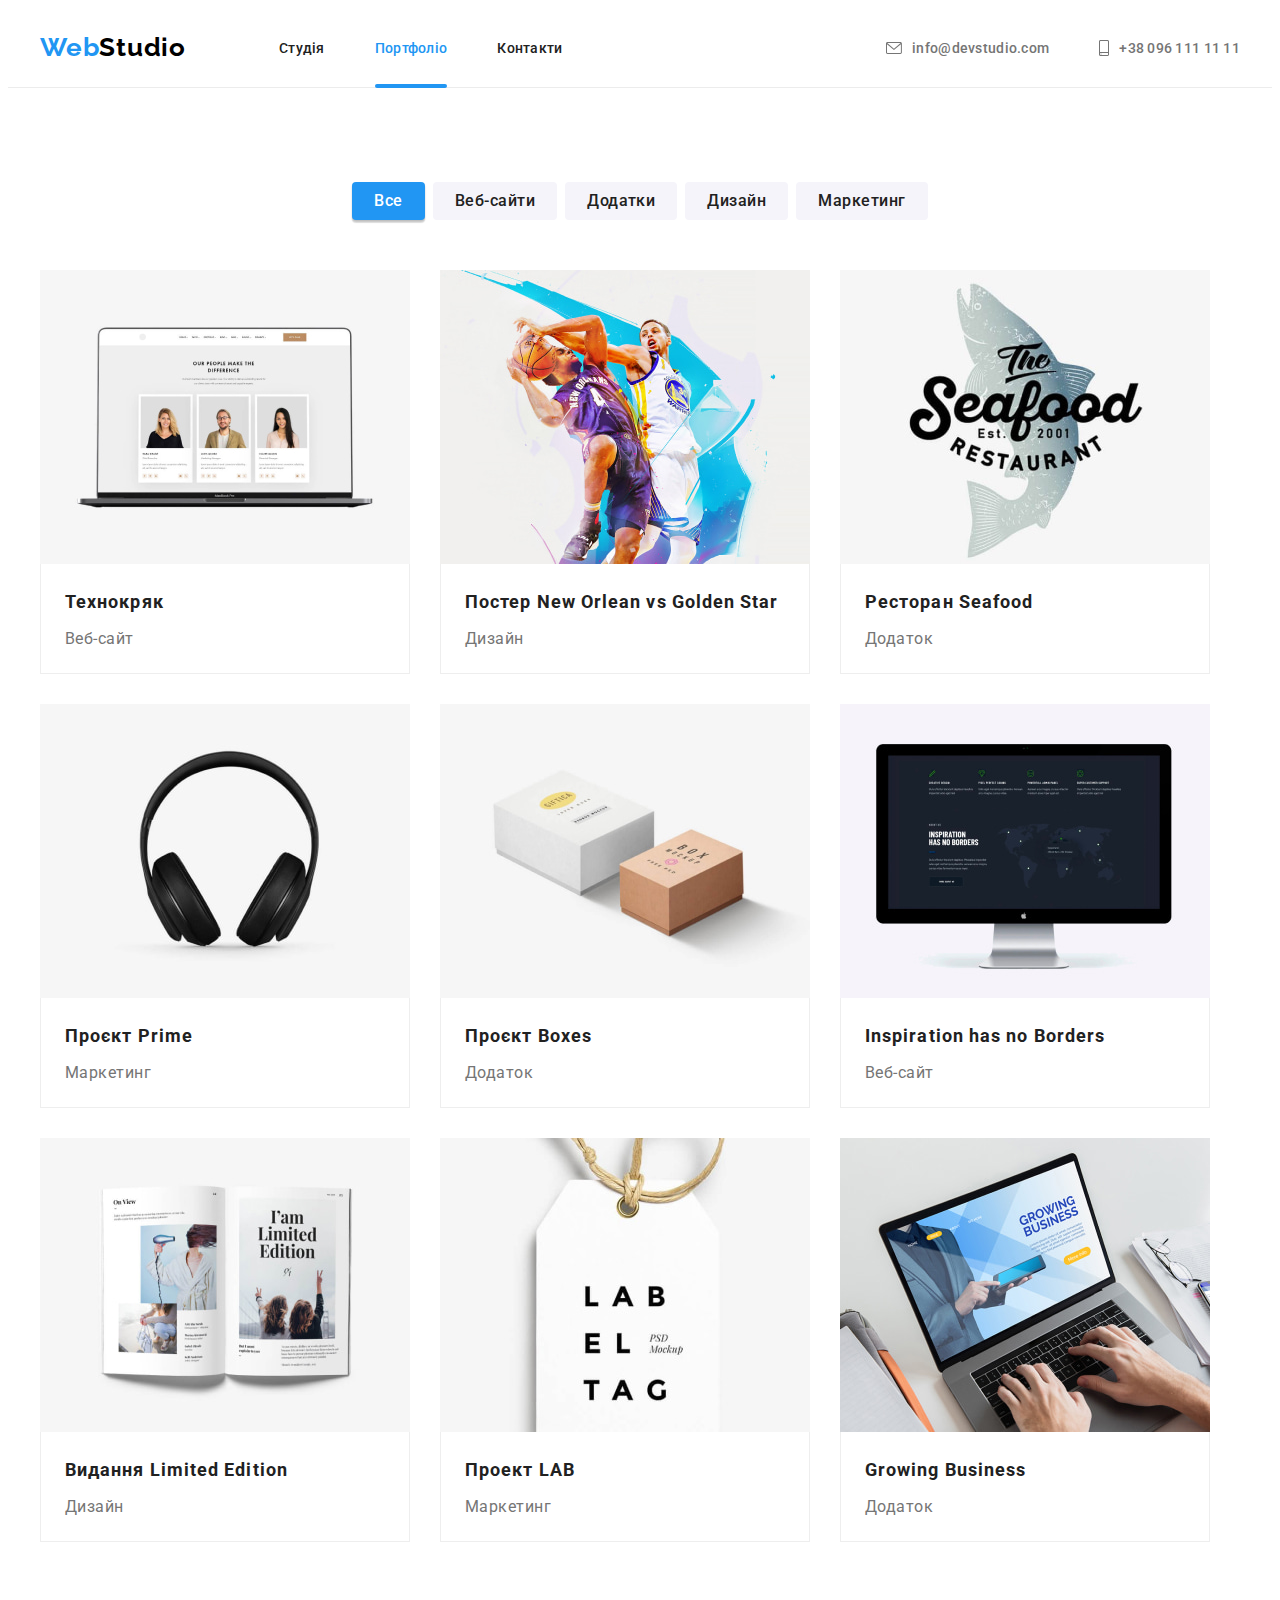
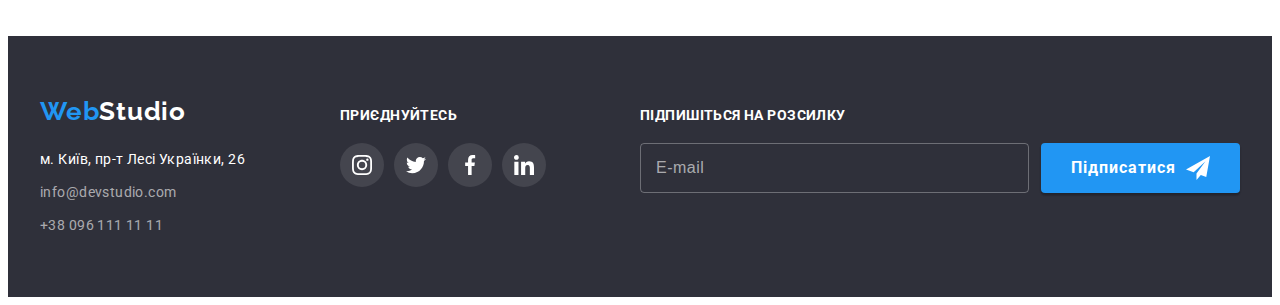
==== commit a867a3c1: "copy footer to portfolio" ====
--- a/portfolio.html
+++ b/portfolio.html
@@ -305,7 +305,7 @@
         </div>
         <div class="footer-socials">
           <p class="socials-title">приєднуйтесь</p>
-          <ul class="list socials-list">
+          <ul class="list socials-list footer-socials-list">
             <li class="socials-item">
               <a
                 href="https://instagram.com/"
--- a/css/styles.css
+++ b/css/styles.css
@@ -550,7 +550,16 @@
 .footer-container {
   display: flex;
   align-items: baseline;
-  gap: 70px;
+  gap: 30px;
+}
+
+.footer-nav,
+.footer-socials {
+  width: calc(3 / 12 * 100%);
+}
+
+.footer-sub {
+  width: calc(6 / 12 * 100%);
 }
 
 .footer-logo {
@@ -565,6 +574,9 @@
   gap: 9px;
 }
 
+.address {
+  min-width: 231px;
+}
 .address-desc {
   font-size: 14px;
   line-height: calc(24 / 14);
@@ -589,6 +601,10 @@
   letter-spacing: 0.03em;
   text-transform: uppercase;
   color: var(--white-cl);
+}
+
+.socials-list.footer-socials-list {
+  justify-content: start;
 }
 
 .footer-socials-link {
@@ -641,6 +657,12 @@
   justify-content: center;
   align-items: center;
   gap: 10px;
+  width: 200px;
+  font-weight: 700;
+  font-size: 16px;
+  line-height: calc(30 / 16);
+  text-align: center;
+  letter-spacing: 0.06em;
 }
 
 .sub-icon {
@@ -761,6 +783,7 @@
 }
 
 .register-form-comment {
+  min-height: 120px;
   resize: none;
 }
 
